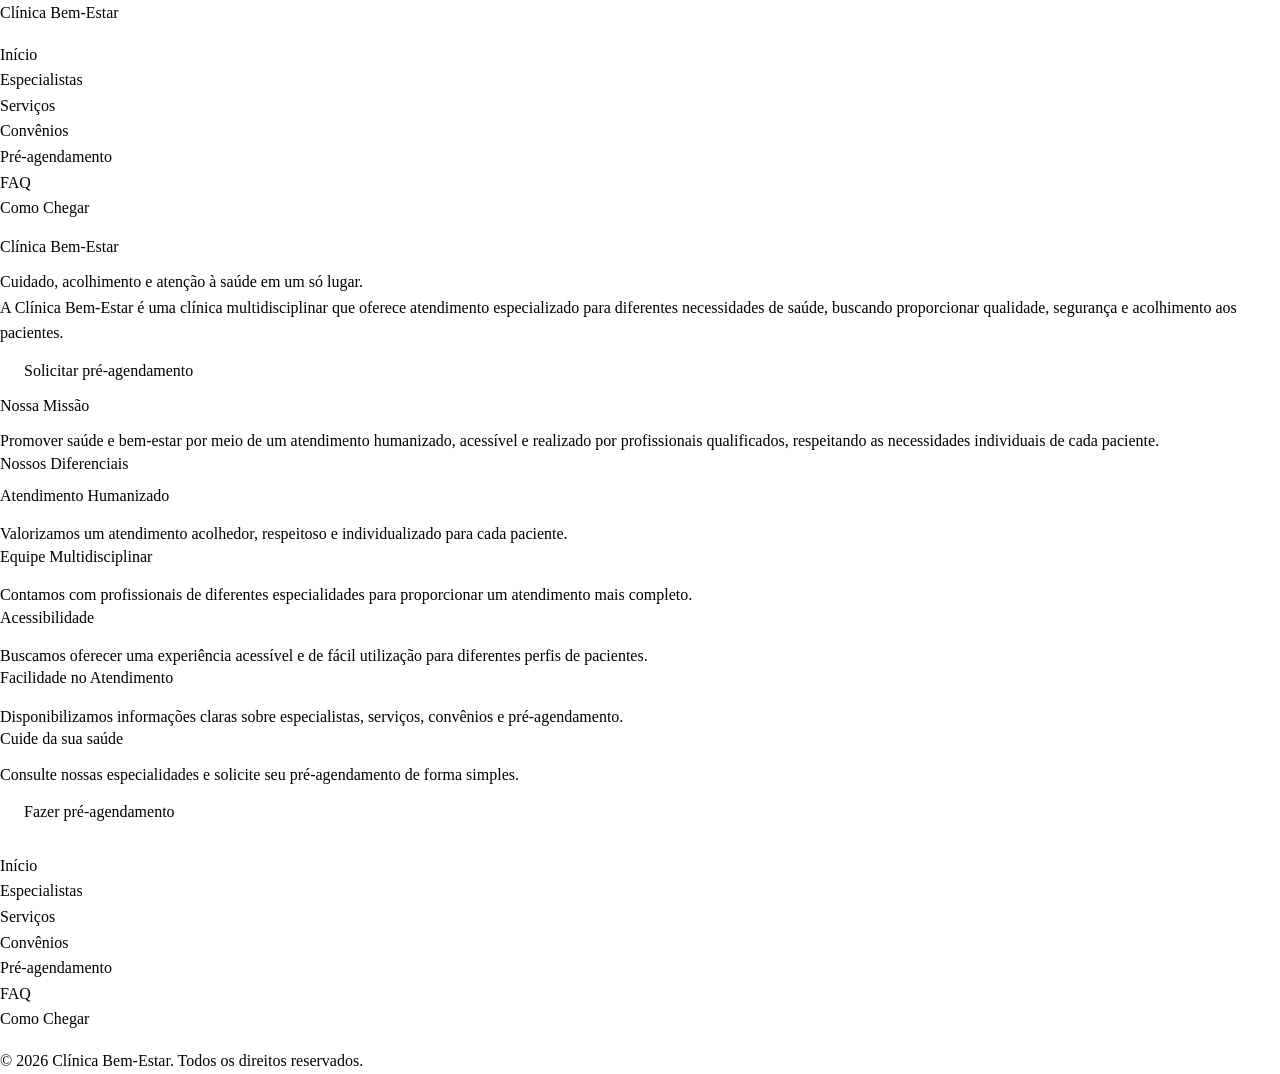
==== index.html @ c863f426 "fix: corrige texto do footer para pré-agendamento" ====
<!DOCTYPE html>
<html lang="pt-BR">

<head>
    <meta charset="UTF-8">

    <meta name="viewport" content="width=device-width, initial-scale=1.0">

    <title>Clínica Bem-Estar</title>

    <link rel="stylesheet" href="assets/css/global.css">
    <link rel="stylesheet" href="assets/css/pages/home.css">
</head>

<body>

    <header class="site-header">
        <div class="container site-header__inner">
        <a class="site-logo" href="index.html" aria-label="Página inicial da Clínica Bem-Estar">
            Clínica Bem-Estar
        </a>

        <nav class="site-nav" aria-label="Navegação principal">
            <ul class="site-nav__list">
                <li>
                    <a href="index.html">Início</a>
                </li>

                <li>
                    <a href="pages/especialistas.html">Especialistas</a>
                </li>

                <li>
                    <a href="pages/servicos.html">Serviços</a>
                </li>

                <li>
                    <a href="pages/convenios.html">Convênios</a>
                </li>

                <li>
                    <a href="pages/agendamento.html">Pré-agendamento</a>
                </li>

                <li>
                    <a href="pages/faq.html">FAQ</a>
                </li>

                <li>
                    <a href="pages/como-chegar.html">Como Chegar</a>
                </li>
            </ul>
        </nav>
        </div>
    </header>

    <main>

        <section class="hero" aria-labelledby="apresentacao-clinica">
            <div class="container hero__content">
            <h1 id="apresentacao-clinica">Clínica Bem-Estar</h1>

            <p>
                Cuidado, acolhimento e atenção à saúde em um só lugar.
            </p>

            <p>
                A Clínica Bem-Estar é uma clínica multidisciplinar que oferece
                atendimento especializado para diferentes necessidades de saúde,
                buscando proporcionar qualidade, segurança e acolhimento aos pacientes.
            </p>

            <a class="btn btn-primary" href="pages/agendamento.html">
                Solicitar pré-agendamento
            </a>
            </div>
        </section>

        <section class="mission" aria-labelledby="nossa-missao">
            <div class="container narrow-content">
            <h2 id="nossa-missao">Nossa Missão</h2>

            <p>
                Promover saúde e bem-estar por meio de um atendimento humanizado,
                acessível e realizado por profissionais qualificados, respeitando
                as necessidades individuais de cada paciente.
            </p>
            </div>
        </section>

        <section class="differentials" aria-labelledby="nossos-diferenciais">
            <div class="container">
            <h2 id="nossos-diferenciais">Nossos Diferenciais</h2>

            <article class="card differential-card">
                <h3>Atendimento Humanizado</h3>

                <p>
                    Valorizamos um atendimento acolhedor, respeitoso e individualizado
                    para cada paciente.
                </p>
            </article>

            <article class="card differential-card">
                <h3>Equipe Multidisciplinar</h3>

                <p>
                    Contamos com profissionais de diferentes especialidades para
                    proporcionar um atendimento mais completo.
                </p>
            </article>

            <article class="card differential-card">
                <h3>Acessibilidade</h3>

                <p>
                    Buscamos oferecer uma experiência acessível e de fácil utilização
                    para diferentes perfis de pacientes.
                </p>
            </article>

            <article class="card differential-card">
                <h3>Facilidade no Atendimento</h3>

                <p>
                    Disponibilizamos informações claras sobre especialistas, serviços,
                    convênios e pré-agendamento.
                </p>
            </article>
            </div>
        </section>

        <section class="appointment-cta" aria-labelledby="chamada-agendamento">
            <div class="container narrow-content">
            <h2 id="chamada-agendamento">Cuide da sua saúde</h2>

            <p>
                Consulte nossas especialidades e solicite seu pré-agendamento
                de forma simples.
            </p>

            <a class="btn btn-light" href="pages/agendamento.html">
                Fazer pré-agendamento
            </a>
            </div>
        </section>

    </main>

    <footer class="site-footer">
        <div class="container">

        <nav class="footer-nav" aria-label="Navegação do rodapé">
            <ul class="footer-nav__list">
                <li>
                    <a href="index.html">Início</a>
                </li>

                <li>
                    <a href="pages/especialistas.html">Especialistas</a>
                </li>

                <li>
                    <a href="pages/servicos.html">Serviços</a>
                </li>

                <li>
                    <a href="pages/convenios.html">Convênios</a>
                </li>

                <li>
                    <a href="pages/agendamento.html">Pré-agendamento</a>
                </li>

                <li>
                    <a href="pages/faq.html">FAQ</a>
                </li>

                <li>
                    <a href="pages/como-chegar.html">Como Chegar</a>
                </li>
            </ul>
        </nav>

        <p>
            &copy; 2026 Clínica Bem-Estar. Todos os direitos reservados.
        </p>
        </div>
    </footer>

</body>

</html>
---- assets/css/global.css ----
html {
    scroll-behavior: smooth;
}

body {
    margin: 0;

    font-family: var(--font-family-primary);

    font-size: var(--font-size-sm);
    font-weight: var(--font-weight-regular);

    line-height: 1.6;

    color: var(--color-text);

    background-color: var(--color-background);
}

* {
    box-sizing: border-box;
}

img {
    max-width: 100%;
    height: auto;
}

a {
    color: var(--color-primary-dark);

    text-decoration: none;

    transition: color var(--transition-default);
}

a:hover {
    color: var(--color-primary);
}

a:focus-visible {
    outline: 3px solid var(--color-primary-dark);
    outline-offset: 3px;
}

h1,
h2,
h3,
h4,
h5,
h6 {
    margin-top: 0;

    color: var(--color-text);

    line-height: 1.2;
}

h1 {
    font-size: var(--font-size-xxl);
    font-weight: var(--font-weight-bold);
}

h2 {
    font-size: var(--font-size-xl);
    font-weight: var(--font-weight-semibold);
}

h3 {
    font-size: var(--font-size-lg);
    font-weight: var(--font-weight-semibold);
}

p {
    margin-top: 0;
    margin-bottom: var(--spacing-sm);
}

ul,
ol {
    padding-left: var(--spacing-md);
}

button,
input,
textarea,
select {
    font: inherit;
}

button {
    cursor: pointer;
}

.container {
    width: min(100% - 2rem, var(--container-width));

    margin-inline: auto;
}

.btn {
    display: inline-block;

    padding: 0.75rem 1.5rem;

    border: none;
    border-radius: var(--border-radius-md);

    font-weight: var(--font-weight-semibold);

    text-align: center;

    transition:
        background-color var(--transition-default),
        color var(--transition-default),
        transform var(--transition-default);
}

.btn-primary {
    color: var(--color-white);

    background-color: var(--color-primary-dark);
}

.btn-primary:hover {
    color: var(--color-white);

    background-color: var(--color-primary);
}

.btn-primary:focus-visible {
    outline: 3px solid var(--color-text);
    outline-offset: 3px;
}

.card {
    padding: var(--spacing-md);

    border: 1px solid var(--color-border);
    border-radius: var(--border-radius-lg);

    background-color: var(--color-surface);

    box-shadow: var(--shadow-sm);
}

.form-group {
    margin-bottom: var(--spacing-md);
}

label {
    display: block;

    margin-bottom: var(--spacing-xs);

    font-weight: var(--font-weight-semibold);
}

input,
textarea,
select {
    width: 100%;

    padding: 0.75rem 1rem;

    border: 1px solid var(--color-border);
    border-radius: var(--border-radius-md);

    color: var(--color-text);

    background-color: var(--color-white);
}

input:focus,
textarea:focus,
select:focus {
    border-color: var(--color-primary-dark);

    outline: 3px solid var(--color-primary-light);
}

section {
    padding-block: var(--spacing-xl);
}
---- assets/css/pages/home.css ----
.cabecalho {
    position: sticky;
    top: 0;
    z-index: 10;
    padding: 1.25rem 0;
    background-color: var(--color-white);
    border-bottom: 3px solid var(--color-primary);
    box-shadow: var(--shadow-sm);
}

.cabecalho__marca {
    display: inline-block;
    margin-bottom: 0.75rem;
    color: var(--color-primary-dark);
    font-size: var(--font-size-lg);
    font-weight: var(--font-weight-bold);
}

.navegacao__lista {
    display: flex;
    flex-wrap: wrap;
    gap: 0.5rem 1rem;
    align-items: center;
    margin: 0;
    padding: 0;
    list-style: none;
}

.menu-item {
    display: inline-block;
    padding: 0.5rem 0.75rem;
    border-radius: var(--border-radius-sm);
    color: var(--color-text);
    font-weight: var(--font-weight-semibold);
}

.menu-item:hover,
.menu-item:focus-visible {
    background-color: var(--color-primary-light);
    color: var(--color-primary-dark);
}

.principal {
    width: min(100% - 2rem, 960px);
    margin: 0 auto;
    padding-block: var(--spacing-xl);
}

.secao {
    padding: var(--spacing-xl);
    border: 1px solid var(--color-border);
    border-radius: var(--border-radius-lg);
    background-color: var(--color-white);
    box-shadow: var(--shadow-sm);
}

.secao + .secao {
    margin-top: var(--spacing-lg);
}

.secao__titulo {
    margin-bottom: var(--spacing-md);
    padding-bottom: var(--spacing-xs);
    border-bottom: 2px solid var(--color-primary-light);
    color: var(--color-primary-dark);
}

.secao__subtitulo {
    margin-bottom: var(--spacing-md);
    color: var(--color-primary-dark);
}

.secao p {
    color: var(--color-text-secondary);
}

.secao--hero {
    background: linear-gradient(135deg, var(--color-primary-light), var(--color-white));
}

.secao--hero p:first-of-type {
    color: var(--color-text);
    font-size: var(--font-size-lg);
    font-weight: var(--font-weight-semibold);
}

.secao--hero p:nth-of-type(2) {
    max-width: 42rem;
    margin-bottom: var(--spacing-lg);
    font-size: var(--font-size-md);
}

.secao--missao {
    text-align: center;
}

.secao--missao p {
    max-width: 50rem;
    margin-inline: auto;
    font-size: var(--font-size-md);
}

.secao--diferenciais {
    display: grid;
    grid-template-columns: repeat(4, minmax(0, 1fr));
    gap: var(--spacing-md);
    align-items: stretch;
    padding-bottom: calc(var(--spacing-xl) + var(--spacing-lg));
}

.secao--diferenciais .secao__subtitulo {
    grid-column: 1 / -1;
}

.diferencial-card {
    height: 100%;
    padding: var(--spacing-md);
    border: 1px solid var(--color-border);
    border-radius: var(--border-radius-md);
    background-color: var(--color-background);
}

.diferencial-card h3 {
    color: var(--color-primary-dark);
}

.diferencial-card p {
    margin-bottom: 0;
}

.secao--cta {
    text-align: center;
    background-color: var(--color-primary-dark);
}

.secao--cta .secao__subtitulo,
.secao--cta p {
    color: var(--color-white);
}

.secao--cta p {
    font-size: var(--font-size-md);
}

.cta-principal,
.cta-secundaria {
    display: inline-block;
    padding: 0.85rem 1.25rem;
    border-radius: var(--border-radius-md);
    font-weight: var(--font-weight-semibold);
}

.cta-principal {
    color: var(--color-white);
    background-color: var(--color-primary-dark);
}

.cta-principal:hover,
.cta-principal:focus-visible {
    color: var(--color-white);
    background-color: var(--color-primary);
}

.cta-secundaria {
    color: var(--color-primary-dark);
    background-color: var(--color-white);
}

.cta-secundaria:hover,
.cta-secundaria:focus-visible {
    color: var(--color-text);
    background-color: var(--color-primary-light);
}

.rodape {
    padding: var(--spacing-md) 0;
    color: var(--color-white);
    background-color: var(--color-primary-dark);
    text-align: center;
}

.rodape p {
    margin-bottom: 0.5rem;
}

.rodape ul {
    display: flex;
    flex-wrap: wrap;
    justify-content: center;
    gap: 0.5rem 1rem;
    margin: 0;
    padding: 0;
    list-style: none;
}

.rodape a {
    color: var(--color-white);
}

.rodape a:hover,
.rodape a:focus-visible {
    color: var(--color-primary-light);
}

@media (max-width: 900px) {
    .secao--diferenciais {
        grid-template-columns: repeat(2, minmax(0, 1fr));
    }
}

@media (max-width: 640px) {
    .cabecalho {
        padding-block: 1rem;
    }

    .navegacao__lista {
        flex-direction: column;
        align-items: flex-start;
    }

    .principal {
        width: min(100% - 1rem, 960px);
    }

    .secao {
        padding: var(--spacing-lg);
    }

    .secao--diferenciais {
        grid-template-columns: 1fr;
    }
}
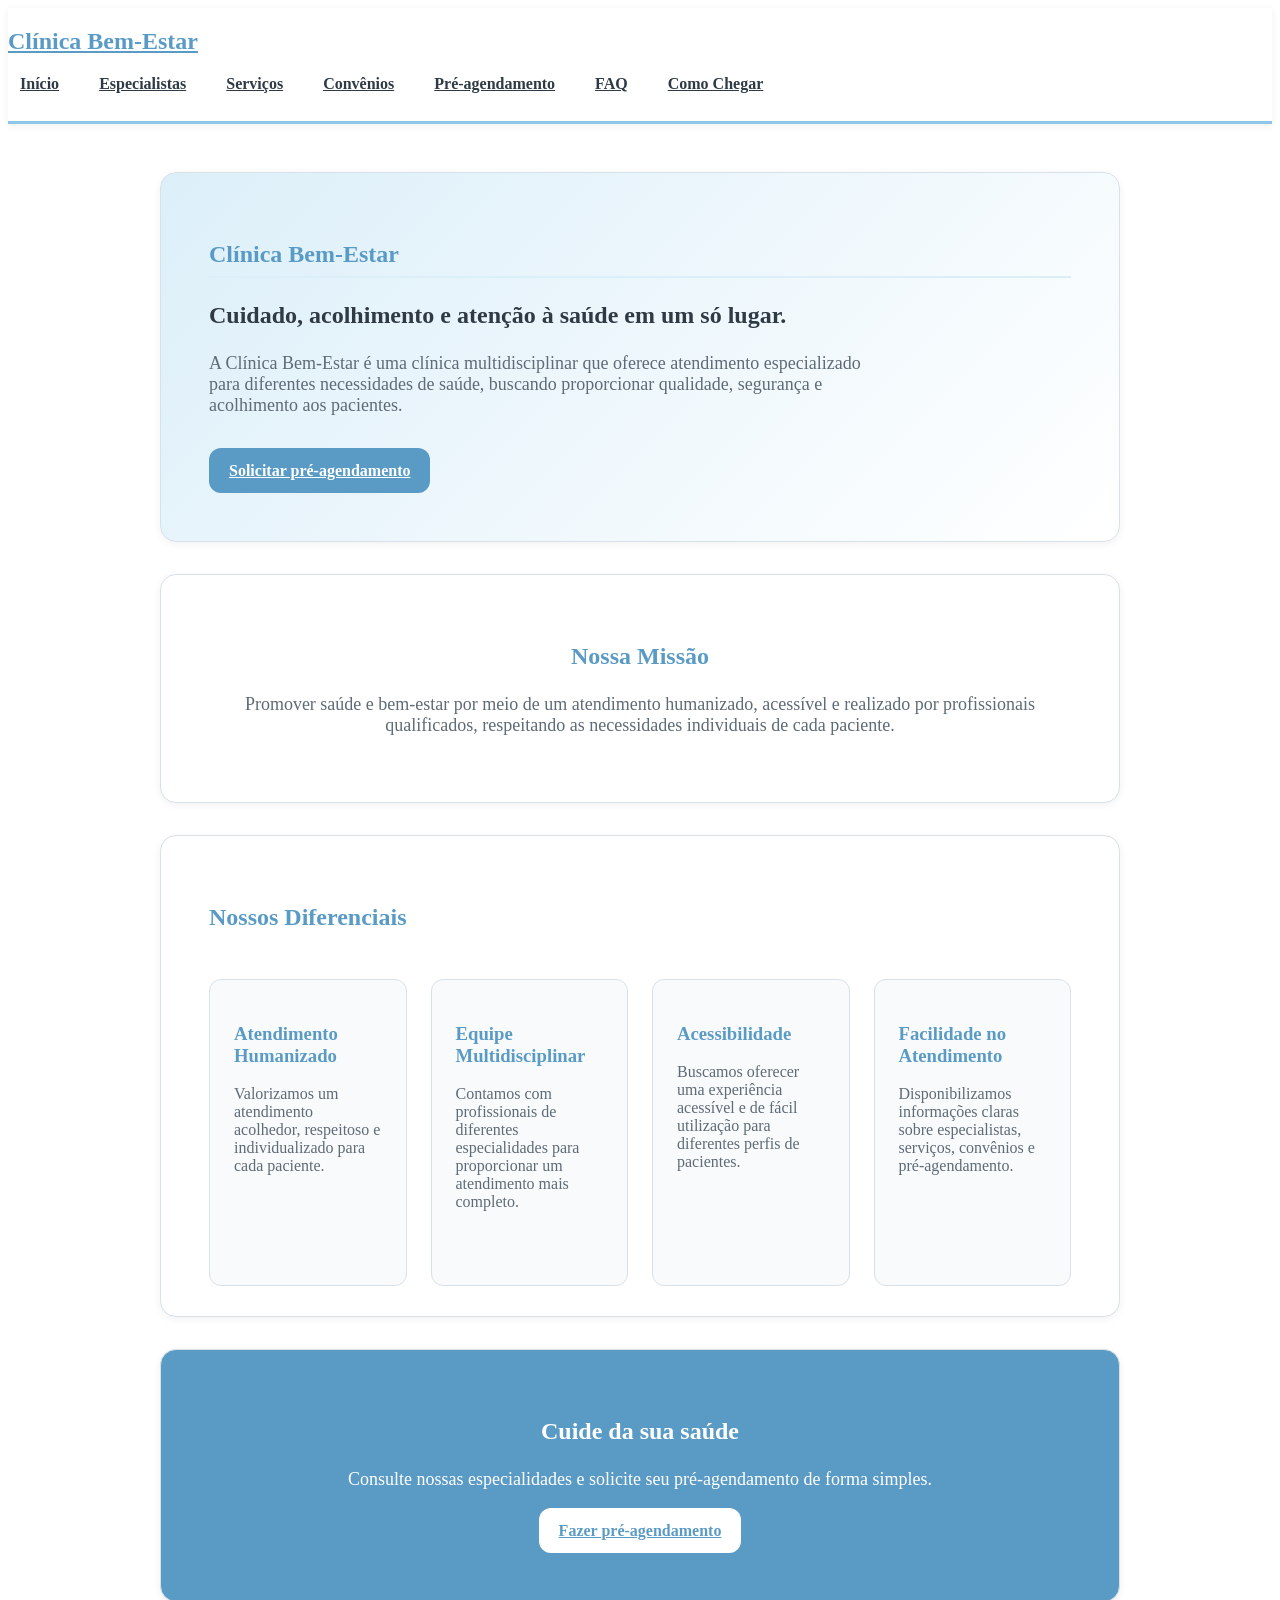
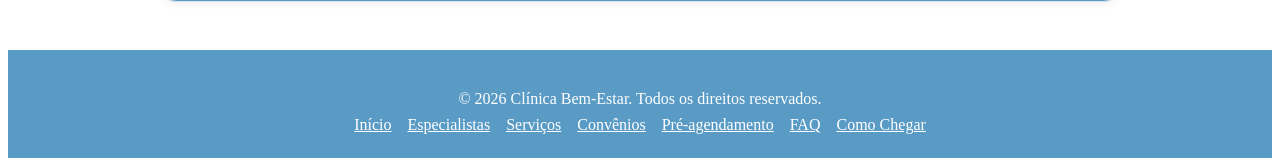
==== commit 1d9fbcb4: "merge: incorpora correção da US-202 em develop" ====
--- a/index.html
+++ b/index.html
@@ -8,20 +8,145 @@
 
     <title>Clínica Bem-Estar</title>
 
-    <link rel="stylesheet" href="assets/css/global.css">
+    <link rel="preconnect" href="https://fonts.googleapis.com">
+    <link rel="preconnect" href="https://fonts.gstatic.com" crossorigin>
+    <link href="https://fonts.googleapis.com/css2?family=Lato:wght@400;600;700&display=swap" rel="stylesheet">
+    <link rel="stylesheet" href="assets/css/variable.css">
     <link rel="stylesheet" href="assets/css/pages/home.css">
 </head>
 
 <body>
 
-    <header class="site-header">
-        <div class="container site-header__inner">
-        <a class="site-logo" href="index.html" aria-label="Página inicial da Clínica Bem-Estar">
+    <header class="cabecalho">
+        <a class="cabecalho__marca" href="index.html" aria-label="Página inicial da Clínica Bem-Estar">
             Clínica Bem-Estar
         </a>
 
-        <nav class="site-nav" aria-label="Navegação principal">
-            <ul class="site-nav__list">
+        <nav class="navegacao" aria-label="Navegação principal">
+            <ul class="navegacao__lista">
+                <li>
+                    <a class="menu-item" href="index.html">Início</a>
+                </li>
+
+                <li>
+                    <a class="menu-item" href="pages/especialistas.html">Especialistas</a>
+                </li>
+
+                <li>
+                    <a class="menu-item" href="pages/servicos.html">Serviços</a>
+                </li>
+
+                <li>
+                    <a class="menu-item" href="pages/convenios.html">Convênios</a>
+                </li>
+
+                <li>
+                    <a class="menu-item" href="pages/agendamento.html">Pré-agendamento</a>
+                </li>
+
+                <li>
+                    <a class="menu-item" href="pages/faq.html">FAQ</a>
+                </li>
+
+                <li>
+                    <a class="menu-item" href="pages/como-chegar.html">Como Chegar</a>
+                </li>
+            </ul>
+        </nav>
+    </header>
+
+    <main class="principal">
+
+        <section class="secao secao--hero" aria-labelledby="apresentacao-clinica">
+            <h1 id="apresentacao-clinica" class="secao__titulo">Clínica Bem-Estar</h1>
+
+            <p>
+                Cuidado, acolhimento e atenção à saúde em um só lugar.
+            </p>
+
+            <p>
+                A Clínica Bem-Estar é uma clínica multidisciplinar que oferece
+                atendimento especializado para diferentes necessidades de saúde,
+                buscando proporcionar qualidade, segurança e acolhimento aos pacientes.
+            </p>
+
+            <a class="cta-principal" href="pages/agendamento.html">
+                Solicitar pré-agendamento
+            </a>
+        </section>
+
+        <section class="secao secao--missao" aria-labelledby="nossa-missao">
+            <h2 id="nossa-missao" class="secao__subtitulo">Nossa Missão</h2>
+
+            <p>
+                Promover saúde e bem-estar por meio de um atendimento humanizado,
+                acessível e realizado por profissionais qualificados, respeitando
+                as necessidades individuais de cada paciente.
+            </p>
+        </section>
+
+        <section class="secao secao--diferenciais" aria-labelledby="nossos-diferenciais">
+            <h2 id="nossos-diferenciais" class="secao__subtitulo">Nossos Diferenciais</h2>
+
+            <article class="diferencial-card">
+                <h3>Atendimento Humanizado</h3>
+
+                <p>
+                    Valorizamos um atendimento acolhedor, respeitoso e individualizado
+                    para cada paciente.
+                </p>
+            </article>
+
+            <article class="diferencial-card">
+                <h3>Equipe Multidisciplinar</h3>
+
+                <p>
+                    Contamos com profissionais de diferentes especialidades para
+                    proporcionar um atendimento mais completo.
+                </p>
+            </article>
+
+            <article class="diferencial-card">
+                <h3>Acessibilidade</h3>
+
+                <p>
+                    Buscamos oferecer uma experiência acessível e de fácil utilização
+                    para diferentes perfis de pacientes.
+                </p>
+            </article>
+
+            <article class="diferencial-card">
+                <h3>Facilidade no Atendimento</h3>
+
+                <p>
+                    Disponibilizamos informações claras sobre especialistas, serviços,
+                    convênios e pré-agendamento.
+                </p>
+            </article>
+        </section>
+
+        <section class="secao secao--cta" aria-labelledby="chamada-agendamento">
+            <h2 id="chamada-agendamento" class="secao__subtitulo">Cuide da sua saúde</h2>
+
+            <p>
+                Consulte nossas especialidades e solicite seu pré-agendamento
+                de forma simples.
+            </p>
+
+            <a class="cta-secundaria" href="pages/agendamento.html">
+                Fazer pré-agendamento
+            </a>
+        </section>
+
+    </main>
+
+    <footer class="rodape">
+        <p>
+            &copy; 2026 Clínica Bem-Estar. Todos os direitos reservados.
+        </p>
+
+        <nav aria-label="Navegação do rodapé">
+            <ul>
                 <li>
                     <a href="index.html">Início</a>
                 </li>
@@ -51,141 +176,6 @@
                 </li>
             </ul>
         </nav>
-        </div>
-    </header>
-
-    <main>
-
-        <section class="hero" aria-labelledby="apresentacao-clinica">
-            <div class="container hero__content">
-            <h1 id="apresentacao-clinica">Clínica Bem-Estar</h1>
-
-            <p>
-                Cuidado, acolhimento e atenção à saúde em um só lugar.
-            </p>
-
-            <p>
-                A Clínica Bem-Estar é uma clínica multidisciplinar que oferece
-                atendimento especializado para diferentes necessidades de saúde,
-                buscando proporcionar qualidade, segurança e acolhimento aos pacientes.
-            </p>
-
-            <a class="btn btn-primary" href="pages/agendamento.html">
-                Solicitar pré-agendamento
-            </a>
-            </div>
-        </section>
-
-        <section class="mission" aria-labelledby="nossa-missao">
-            <div class="container narrow-content">
-            <h2 id="nossa-missao">Nossa Missão</h2>
-
-            <p>
-                Promover saúde e bem-estar por meio de um atendimento humanizado,
-                acessível e realizado por profissionais qualificados, respeitando
-                as necessidades individuais de cada paciente.
-            </p>
-            </div>
-        </section>
-
-        <section class="differentials" aria-labelledby="nossos-diferenciais">
-            <div class="container">
-            <h2 id="nossos-diferenciais">Nossos Diferenciais</h2>
-
-            <article class="card differential-card">
-                <h3>Atendimento Humanizado</h3>
-
-                <p>
-                    Valorizamos um atendimento acolhedor, respeitoso e individualizado
-                    para cada paciente.
-                </p>
-            </article>
-
-            <article class="card differential-card">
-                <h3>Equipe Multidisciplinar</h3>
-
-                <p>
-                    Contamos com profissionais de diferentes especialidades para
-                    proporcionar um atendimento mais completo.
-                </p>
-            </article>
-
-            <article class="card differential-card">
-                <h3>Acessibilidade</h3>
-
-                <p>
-                    Buscamos oferecer uma experiência acessível e de fácil utilização
-                    para diferentes perfis de pacientes.
-                </p>
-            </article>
-
-            <article class="card differential-card">
-                <h3>Facilidade no Atendimento</h3>
-
-                <p>
-                    Disponibilizamos informações claras sobre especialistas, serviços,
-                    convênios e pré-agendamento.
-                </p>
-            </article>
-            </div>
-        </section>
-
-        <section class="appointment-cta" aria-labelledby="chamada-agendamento">
-            <div class="container narrow-content">
-            <h2 id="chamada-agendamento">Cuide da sua saúde</h2>
-
-            <p>
-                Consulte nossas especialidades e solicite seu pré-agendamento
-                de forma simples.
-            </p>
-
-            <a class="btn btn-light" href="pages/agendamento.html">
-                Fazer pré-agendamento
-            </a>
-            </div>
-        </section>
-
-    </main>
-
-    <footer class="site-footer">
-        <div class="container">
-
-        <nav class="footer-nav" aria-label="Navegação do rodapé">
-            <ul class="footer-nav__list">
-                <li>
-                    <a href="index.html">Início</a>
-                </li>
-
-                <li>
-                    <a href="pages/especialistas.html">Especialistas</a>
-                </li>
-
-                <li>
-                    <a href="pages/servicos.html">Serviços</a>
-                </li>
-
-                <li>
-                    <a href="pages/convenios.html">Convênios</a>
-                </li>
-
-                <li>
-                    <a href="pages/agendamento.html">Pré-agendamento</a>
-                </li>
-
-                <li>
-                    <a href="pages/faq.html">FAQ</a>
-                </li>
-
-                <li>
-                    <a href="pages/como-chegar.html">Como Chegar</a>
-                </li>
-            </ul>
-        </nav>
-
-        <p>
-            &copy; 2026 Clínica Bem-Estar. Todos os direitos reservados.
-        </p>
-        </div>
     </footer>
 
 </body>
--- a/assets/css/variable.css
+++ b/assets/css/variable.css
@@ -0,0 +1,58 @@
+:root {
+    /* Cores principais */
+    --color-primary: #8EC5E8;
+    --color-primary-dark: #5A9BC6;
+    --color-primary-light: #DCEFF9;
+
+    /* Cores neutras */
+    --color-white: #FFFFFF;
+    --color-background: #F8FAFC;
+    --color-surface: #FFFFFF;
+
+    --color-text: #2F3A45;
+    --color-text-secondary: #5F6B76;
+    --color-border: #D9E1E8;
+
+    /* Estados */
+    --color-success: #3A8F65;
+    --color-error: #B54747;
+
+    /* Tipografia */
+    --font-family-primary: system-ui, -apple-system, BlinkMacSystemFont, "Segoe UI", sans-serif;
+
+    --font-size-xs: 0.875rem;
+    --font-size-sm: 1rem;
+    --font-size-md: 1.125rem;
+    --font-size-lg: 1.5rem;
+    --font-size-xl: 2rem;
+    --font-size-xxl: 2.5rem;
+
+    /* Pesos */
+    --font-weight-regular: 400;
+    --font-weight-medium: 500;
+    --font-weight-semibold: 600;
+    --font-weight-bold: 700;
+
+    /* Espaçamentos */
+    --spacing-xs: 0.5rem;
+    --spacing-sm: 1rem;
+    --spacing-md: 1.5rem;
+    --spacing-lg: 2rem;
+    --spacing-xl: 3rem;
+    --spacing-xxl: 4rem;
+
+    /* Bordas */
+    --border-radius-sm: 0.375rem;
+    --border-radius-md: 0.75rem;
+    --border-radius-lg: 1rem;
+
+    /* Sombras */
+    --shadow-sm: 0 2px 8px rgba(0, 0, 0, 0.06);
+    --shadow-md: 0 6px 18px rgba(0, 0, 0, 0.08);
+
+    /* Largura de conteúdo */
+    --container-width: 1200px;
+
+    /* Transições */
+    --transition-default: 0.3s ease;
+}
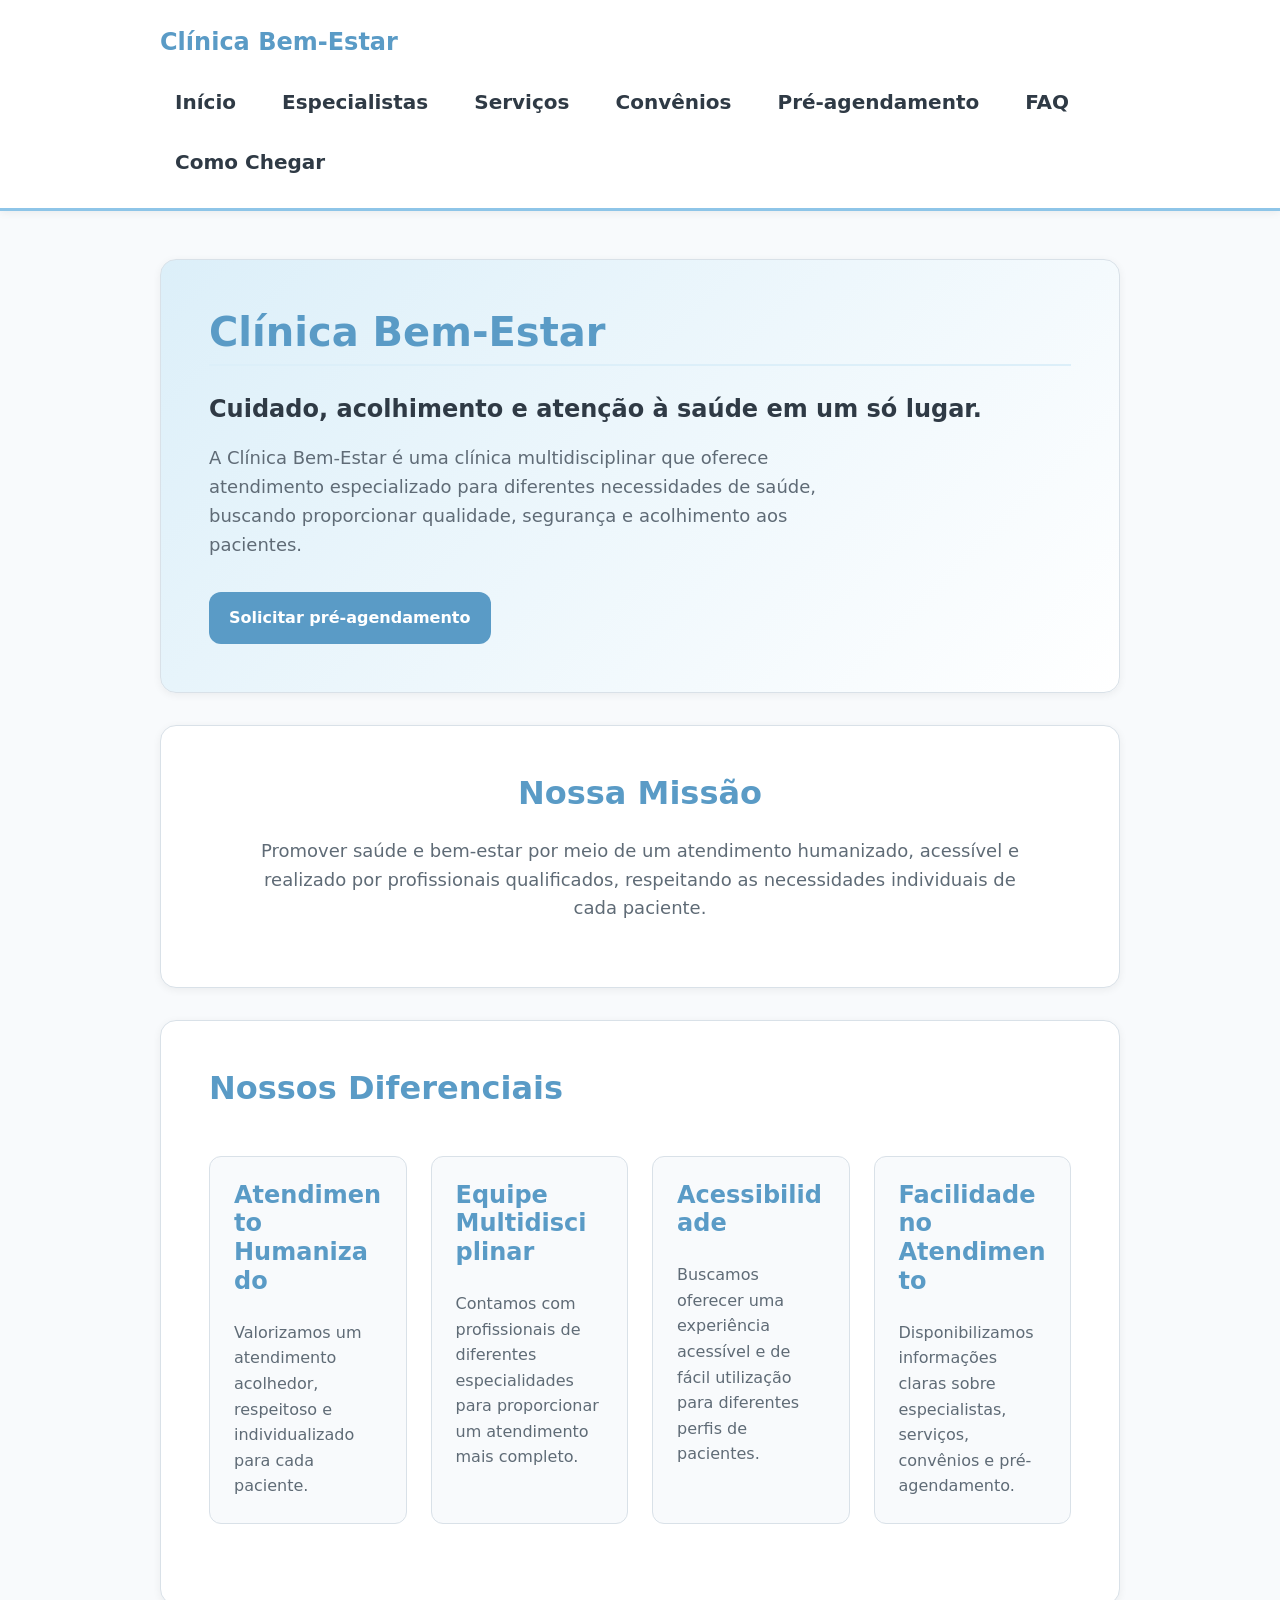
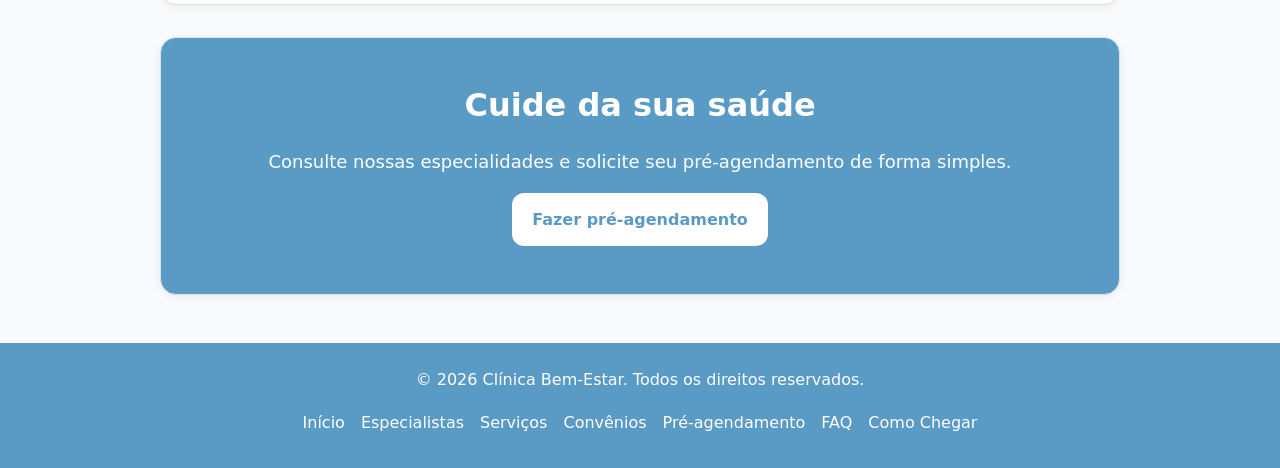
==== commit d3d4b0e9: "feat: torna home e navegacao responsivas - commit parte Bianca" ====
--- a/index.html
+++ b/index.html
@@ -12,6 +12,7 @@
     <link rel="preconnect" href="https://fonts.gstatic.com" crossorigin>
     <link href="https://fonts.googleapis.com/css2?family=Lato:wght@400;600;700&display=swap" rel="stylesheet">
     <link rel="stylesheet" href="assets/css/variable.css">
+    <link rel="stylesheet" href="assets/css/global.css">
     <link rel="stylesheet" href="assets/css/pages/home.css">
 </head>
 
@@ -25,7 +26,7 @@
         <nav class="navegacao" aria-label="Navegação principal">
             <ul class="navegacao__lista">
                 <li>
-                    <a class="menu-item" href="index.html">Início</a>
+                    <a class="menu-item" href="index.html" aria-current="page">Início</a>
                 </li>
 
                 <li>
--- a/assets/css/variable.css
+++ b/assets/css/variable.css
@@ -55,4 +55,38 @@
 
     /* Transições */
     --transition-default: 0.3s ease;
+}
+
+body {
+    display: flex;
+    flex-direction: column;
+    margin: 0;
+    min-height: 100vh;
+    min-height: 100svh;
+}
+
+body > main {
+    flex: 1 0 auto;
+}
+
+body header nav ul li.menu-item a,
+body header nav ul li a,
+body header nav ul a.menu-item {
+    padding: 0.625rem 0.9375rem;
+    font-size: 1.25em;
+}
+
+@media (prefers-reduced-motion: reduce) {
+    html {
+        scroll-behavior: auto;
+    }
+
+    *,
+    *::before,
+    *::after {
+        animation-duration: 0.01ms !important;
+        animation-iteration-count: 1 !important;
+        scroll-behavior: auto !important;
+        transition-duration: 0.01ms !important;
+    }
 }
--- a/assets/css/global.css
+++ b/assets/css/global.css
@@ -0,0 +1,184 @@
+html {
+    scroll-behavior: smooth;
+}
+
+body {
+    margin: 0;
+
+    font-family: var(--font-family-primary);
+
+    font-size: var(--font-size-sm);
+    font-weight: var(--font-weight-regular);
+
+    line-height: 1.6;
+
+    color: var(--color-text);
+
+    background-color: var(--color-background);
+}
+
+* {
+    box-sizing: border-box;
+}
+
+img {
+    max-width: 100%;
+    height: auto;
+}
+
+a {
+    color: var(--color-primary-dark);
+
+    text-decoration: none;
+
+    transition: color var(--transition-default);
+}
+
+a:hover {
+    color: var(--color-primary);
+}
+
+a:focus-visible {
+    outline: 3px solid var(--color-primary-dark);
+    outline-offset: 3px;
+}
+
+h1,
+h2,
+h3,
+h4,
+h5,
+h6 {
+    margin-top: 0;
+
+    color: var(--color-text);
+
+    line-height: 1.2;
+}
+
+h1 {
+    font-size: var(--font-size-xxl);
+    font-weight: var(--font-weight-bold);
+}
+
+h2 {
+    font-size: var(--font-size-xl);
+    font-weight: var(--font-weight-semibold);
+}
+
+h3 {
+    font-size: var(--font-size-lg);
+    font-weight: var(--font-weight-semibold);
+}
+
+p {
+    margin-top: 0;
+    margin-bottom: var(--spacing-sm);
+}
+
+ul,
+ol {
+    padding-left: var(--spacing-md);
+}
+
+button,
+input,
+textarea,
+select {
+    font: inherit;
+}
+
+button {
+    cursor: pointer;
+}
+
+.container {
+    width: min(100% - 2rem, var(--container-width));
+
+    margin-inline: auto;
+}
+
+.btn {
+    display: inline-block;
+
+    padding: 0.75rem 1.5rem;
+
+    border: none;
+    border-radius: var(--border-radius-md);
+
+    font-weight: var(--font-weight-semibold);
+
+    text-align: center;
+
+    transition:
+        background-color var(--transition-default),
+        color var(--transition-default),
+        transform var(--transition-default);
+}
+
+.btn-primary {
+    color: var(--color-white);
+
+    background-color: var(--color-primary-dark);
+}
+
+.btn-primary:hover {
+    color: var(--color-white);
+
+    background-color: var(--color-primary);
+}
+
+.btn-primary:focus-visible {
+    outline: 3px solid var(--color-text);
+    outline-offset: 3px;
+}
+
+.card {
+    padding: var(--spacing-md);
+
+    border: 1px solid var(--color-border);
+    border-radius: var(--border-radius-lg);
+
+    background-color: var(--color-surface);
+
+    box-shadow: var(--shadow-sm);
+}
+
+.form-group {
+    margin-bottom: var(--spacing-md);
+}
+
+label {
+    display: block;
+
+    margin-bottom: var(--spacing-xs);
+
+    font-weight: var(--font-weight-semibold);
+}
+
+input,
+textarea,
+select {
+    width: 100%;
+
+    padding: 0.75rem 1rem;
+
+    border: 1px solid var(--color-border);
+    border-radius: var(--border-radius-md);
+
+    color: var(--color-text);
+
+    background-color: var(--color-white);
+}
+
+input:focus,
+textarea:focus,
+select:focus {
+    border-color: var(--color-primary-dark);
+
+    outline: 3px solid var(--color-primary-light);
+}
+
+section {
+    padding-block: var(--spacing-xl);
+}
--- a/assets/css/pages/home.css
+++ b/assets/css/pages/home.css
@@ -113,7 +113,8 @@
 }
 
 .diferencial-card {
-    height: 100%;
+    min-width: 0;
+    overflow-wrap: anywhere;
     padding: var(--spacing-md);
     border: 1px solid var(--color-border);
     border-radius: var(--border-radius-md);
@@ -210,12 +211,12 @@
 
 @media (max-width: 640px) {
     .cabecalho {
+        position: static;
         padding-block: 1rem;
     }
 
     .navegacao__lista {
-        flex-direction: column;
-        align-items: flex-start;
+        gap: 0.25rem;
     }
 
     .principal {
@@ -223,10 +224,74 @@
     }
 
     .secao {
-        padding: var(--spacing-lg);
+        padding: var(--spacing-sm);
     }
 
     .secao--diferenciais {
         grid-template-columns: 1fr;
     }
 }
+
+.cabecalho__marca,
+.navegacao,
+.rodape > p,
+.rodape > nav {
+    width: min(100% - 2rem, 960px);
+    margin-inline: auto;
+}
+
+.cabecalho__marca {
+    display: flex;
+    align-items: center;
+    min-height: 44px;
+}
+
+.navegacao__lista li {
+    min-width: 0;
+}
+
+.menu-item,
+.rodape a {
+    display: inline-flex;
+    align-items: center;
+    min-height: 44px;
+}
+
+.menu-item:focus-visible,
+.rodape a:focus-visible,
+.cta-principal:focus-visible,
+.cta-secundaria:focus-visible {
+    outline: 3px solid currentColor;
+    outline-offset: 3px;
+}
+
+.principal,
+.secao {
+    min-width: 0;
+}
+
+.secao__titulo {
+    font-size: clamp(1.75rem, 5vw, var(--font-size-xxl));
+}
+
+.cta-principal,
+.cta-secundaria {
+    max-width: 100%;
+    overflow-wrap: anywhere;
+}
+
+@media (max-width: 640px) {
+    .navegacao__lista li {
+        flex: 1 0 auto;
+    }
+
+    .menu-item {
+        white-space: nowrap;
+    }
+}
+
+@media (max-height: 500px) {
+    .cabecalho {
+        position: static;
+    }
+}
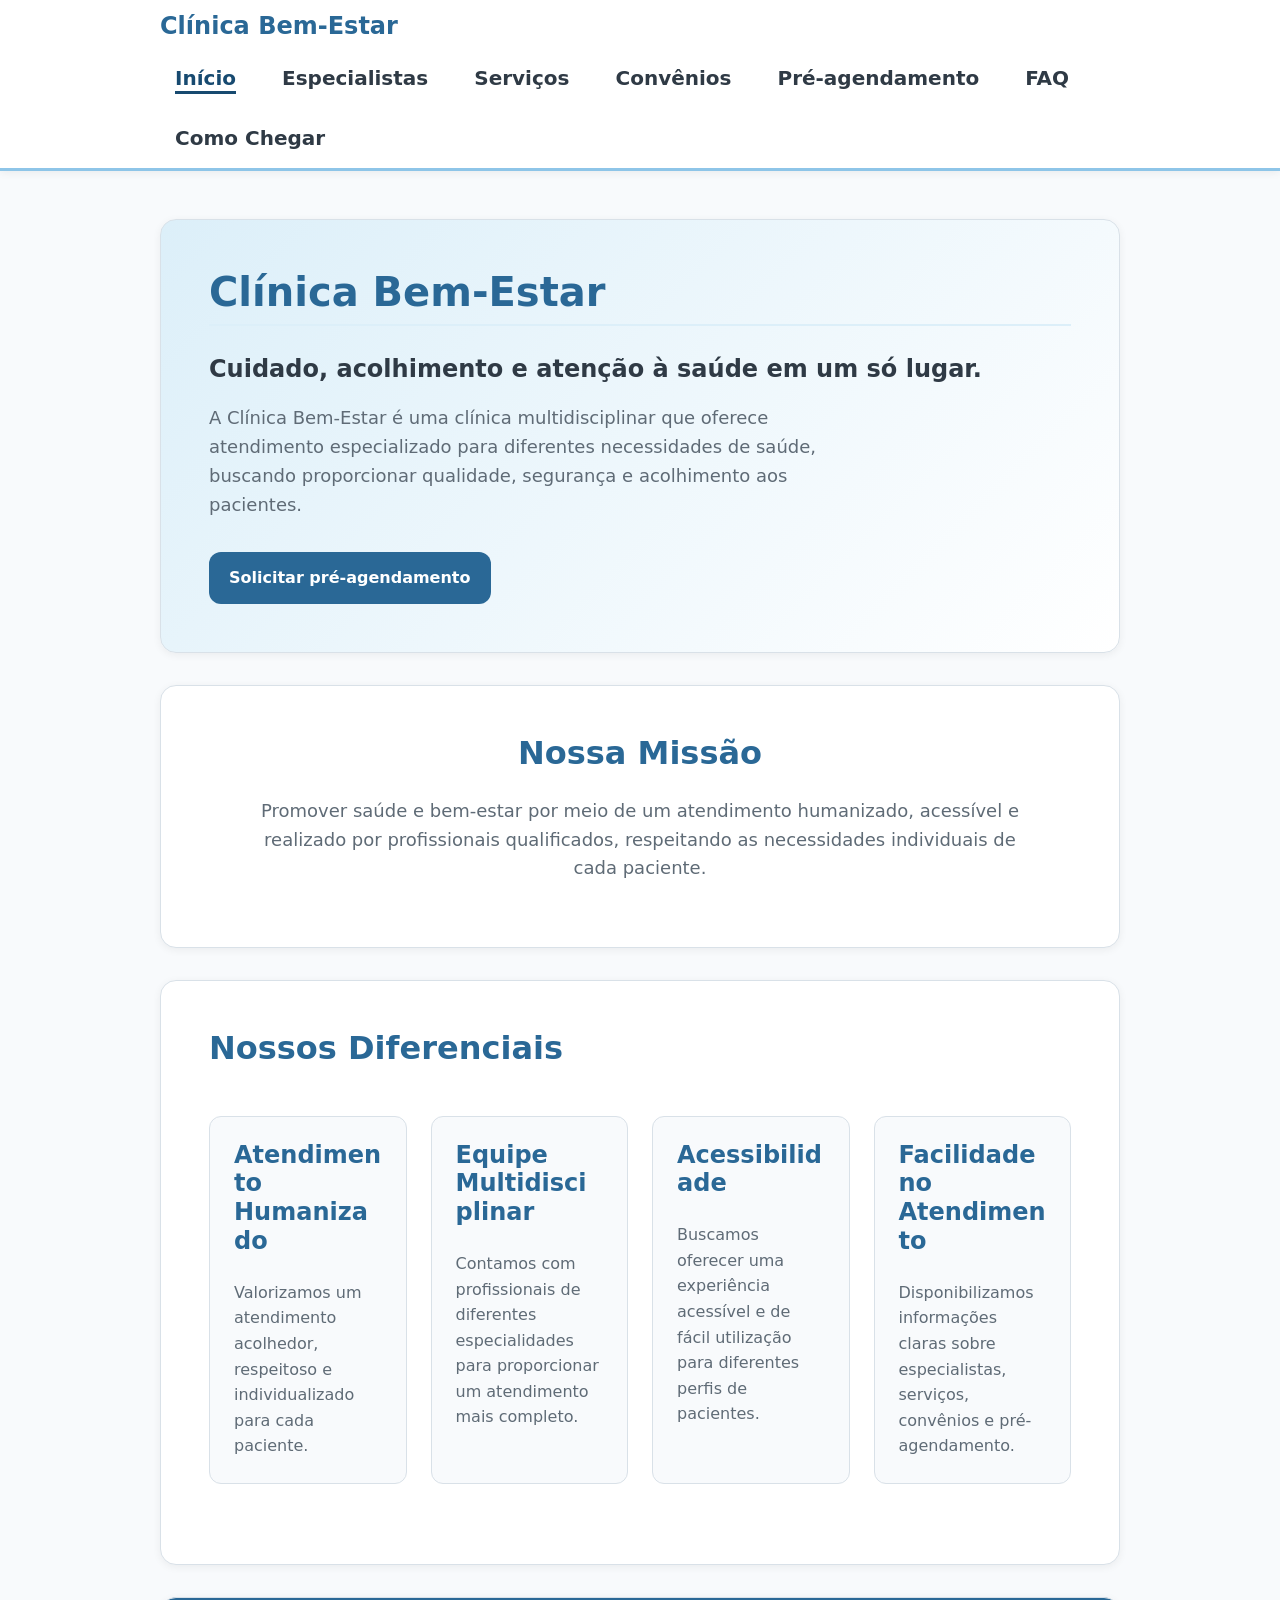
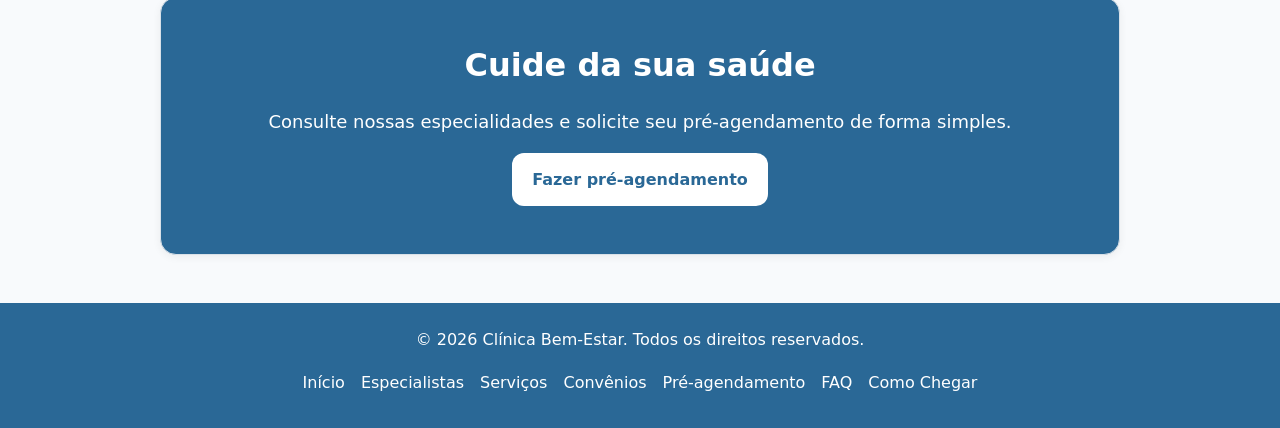
==== commit 6555a720: "feat: integra menu mobile nas paginas - commit parte Bianca" ====
--- a/index.html
+++ b/index.html
@@ -7,13 +7,17 @@
     <meta name="viewport" content="width=device-width, initial-scale=1.0">
 
     <title>Clínica Bem-Estar</title>
+    <meta name="description" content="Clínica Bem-Estar: atendimento humanizado, equipe multidisciplinar, especialidades e pré-agendamento online.">
 
     <link rel="preconnect" href="https://fonts.googleapis.com">
     <link rel="preconnect" href="https://fonts.gstatic.com" crossorigin>
     <link href="https://fonts.googleapis.com/css2?family=Lato:wght@400;600;700&display=swap" rel="stylesheet">
     <link rel="stylesheet" href="assets/css/variable.css">
     <link rel="stylesheet" href="assets/css/global.css">
+    <link rel="stylesheet" href="assets/css/header.css">
     <link rel="stylesheet" href="assets/css/pages/home.css">
+    <link rel="stylesheet" href="assets/css/navigation-responsive.css">
+    <script src="assets/js/menu.js" defer></script>
 </head>
 
 <body>
@@ -24,7 +28,8 @@
         </a>
 
         <nav class="navegacao" aria-label="Navegação principal">
-            <ul class="navegacao__lista">
+            <button type="button" class="menu-botao" aria-expanded="false" aria-controls="menu-principal" hidden>Menu</button>
+            <ul class="navegacao__lista" id="menu-principal">
                 <li>
                     <a class="menu-item" href="index.html" aria-current="page">Início</a>
                 </li>
--- a/assets/css/variable.css
+++ b/assets/css/variable.css
@@ -1,23 +1,22 @@
 :root {
-    /* Cores principais */
     --color-primary: #8EC5E8;
-    --color-primary-dark: #5A9BC6;
+    --color-primary-dark: #2A6896;
+    --color-primary-darker: #174A70; 
     --color-primary-light: #DCEFF9;
 
-    /* Cores neutras */
     --color-white: #FFFFFF;
     --color-background: #F8FAFC;
     --color-surface: #FFFFFF;
 
     --color-text: #2F3A45;
     --color-text-secondary: #5F6B76;
-    --color-border: #D9E1E8;
+    --color-border: #D9E1E8;       
+    --color-border-strong: #6F7C88; 
+    --color-focus: #174A70;        
 
-    /* Estados */
-    --color-success: #3A8F65;
+    --color-success: #2A7550;
     --color-error: #B54747;
 
-    /* Tipografia */
     --font-family-primary: system-ui, -apple-system, BlinkMacSystemFont, "Segoe UI", sans-serif;
 
     --font-size-xs: 0.875rem;
@@ -27,13 +26,11 @@
     --font-size-xl: 2rem;
     --font-size-xxl: 2.5rem;
 
-    /* Pesos */
     --font-weight-regular: 400;
     --font-weight-medium: 500;
     --font-weight-semibold: 600;
     --font-weight-bold: 700;
 
-    /* Espaçamentos */
     --spacing-xs: 0.5rem;
     --spacing-sm: 1rem;
     --spacing-md: 1.5rem;
@@ -41,19 +38,15 @@
     --spacing-xl: 3rem;
     --spacing-xxl: 4rem;
 
-    /* Bordas */
     --border-radius-sm: 0.375rem;
     --border-radius-md: 0.75rem;
     --border-radius-lg: 1rem;
 
-    /* Sombras */
     --shadow-sm: 0 2px 8px rgba(0, 0, 0, 0.06);
     --shadow-md: 0 6px 18px rgba(0, 0, 0, 0.08);
 
-    /* Largura de conteúdo */
     --container-width: 1200px;
 
-    /* Transições */
     --transition-default: 0.3s ease;
 }
 
--- a/assets/css/global.css
+++ b/assets/css/global.css
@@ -34,12 +34,25 @@
     transition: color var(--transition-default);
 }
 
+main a:not([class]) {
+    text-decoration: underline;
+    text-decoration-thickness: 0.08em;
+    text-underline-offset: 0.18em;
+}
+
 a:hover {
-    color: var(--color-primary);
-}
-
-a:focus-visible {
-    outline: 3px solid var(--color-primary-dark);
+    color: var(--color-primary-darker);
+}
+
+main a:not([class]):hover {
+    text-decoration-thickness: 0.16em;
+}
+
+a:focus-visible,
+button:focus-visible,
+summary:focus-visible,
+[tabindex]:focus-visible {
+    outline: 3px solid var(--color-focus);
     outline-offset: 3px;
 }
 
@@ -71,6 +84,24 @@
     font-weight: var(--font-weight-semibold);
 }
 
+h1,
+h2,
+h3,
+h4,
+h5,
+h6,
+li,
+button {
+    overflow-wrap: anywhere;
+}
+
+p,
+strong,
+label,
+legend {
+    overflow-wrap: break-word;
+}
+
 p {
     margin-top: 0;
     margin-bottom: var(--spacing-sm);
@@ -125,11 +156,11 @@
 .btn-primary:hover {
     color: var(--color-white);
 
-    background-color: var(--color-primary);
+    background-color: var(--color-primary-darker);
 }
 
 .btn-primary:focus-visible {
-    outline: 3px solid var(--color-text);
+    outline: 3px solid var(--color-focus);
     outline-offset: 3px;
 }
 
@@ -163,7 +194,7 @@
 
     padding: 0.75rem 1rem;
 
-    border: 1px solid var(--color-border);
+    border: 1px solid var(--color-border-strong);
     border-radius: var(--border-radius-md);
 
     color: var(--color-text);
@@ -174,9 +205,10 @@
 input:focus,
 textarea:focus,
 select:focus {
-    border-color: var(--color-primary-dark);
-
-    outline: 3px solid var(--color-primary-light);
+    border-color: var(--color-focus);
+
+    outline: 3px solid var(--color-focus);
+    outline-offset: 2px;
 }
 
 section {
--- a/assets/css/header.css
+++ b/assets/css/header.css
@@ -0,0 +1,80 @@
+.cabecalho {
+    position: sticky;
+    top: 0;
+    z-index: 10;
+    padding: 0.25rem 0;
+    background-color: var(--color-white);
+    border-bottom: 3px solid var(--color-primary);
+    box-shadow: var(--shadow-sm);
+}
+
+.cabecalho__marca,
+.navegacao {
+    width: min(100% - 2rem, 960px);
+    margin-inline: auto;
+}
+
+.cabecalho__marca {
+    display: flex;
+    align-items: center;
+    min-height: 44px;
+    margin-bottom: 0.25rem;
+    color: var(--color-primary-dark);
+    font-size: var(--font-size-lg);
+    font-weight: var(--font-weight-bold);
+}
+
+.navegacao__lista {
+    display: flex;
+    flex-wrap: wrap;
+    gap: 0.5rem 1rem;
+    align-items: center;
+    margin: 0;
+    padding: 0;
+    list-style: none;
+}
+
+.navegacao__lista li {
+    min-width: 0;
+}
+
+.menu-item {
+    display: inline-flex;
+    align-items: center;
+    min-height: 44px;
+    padding: 0.5rem 0.75rem;
+    border-radius: var(--border-radius-sm);
+    color: var(--color-text);
+    font-weight: var(--font-weight-semibold);
+}
+
+.menu-item:hover,
+.menu-item:focus-visible {
+    background-color: var(--color-primary-light);
+    color: var(--color-primary-dark);
+}
+
+@media (max-width: 640px) {
+    .cabecalho {
+        position: static;
+        padding-block: 1rem;
+    }
+
+    .navegacao__lista {
+        gap: 0.25rem;
+    }
+
+    .navegacao__lista li {
+        flex: 1 0 auto;
+    }
+
+    .menu-item {
+        white-space: nowrap;
+    }
+}
+
+@media (max-height: 500px) {
+    .cabecalho {
+        position: static;
+    }
+}
--- a/assets/css/pages/home.css
+++ b/assets/css/pages/home.css
@@ -1,45 +1,3 @@
-.cabecalho {
-    position: sticky;
-    top: 0;
-    z-index: 10;
-    padding: 1.25rem 0;
-    background-color: var(--color-white);
-    border-bottom: 3px solid var(--color-primary);
-    box-shadow: var(--shadow-sm);
-}
-
-.cabecalho__marca {
-    display: inline-block;
-    margin-bottom: 0.75rem;
-    color: var(--color-primary-dark);
-    font-size: var(--font-size-lg);
-    font-weight: var(--font-weight-bold);
-}
-
-.navegacao__lista {
-    display: flex;
-    flex-wrap: wrap;
-    gap: 0.5rem 1rem;
-    align-items: center;
-    margin: 0;
-    padding: 0;
-    list-style: none;
-}
-
-.menu-item {
-    display: inline-block;
-    padding: 0.5rem 0.75rem;
-    border-radius: var(--border-radius-sm);
-    color: var(--color-text);
-    font-weight: var(--font-weight-semibold);
-}
-
-.menu-item:hover,
-.menu-item:focus-visible {
-    background-color: var(--color-primary-light);
-    color: var(--color-primary-dark);
-}
-
 .principal {
     width: min(100% - 2rem, 960px);
     margin: 0 auto;
@@ -159,7 +117,7 @@
 .cta-principal:hover,
 .cta-principal:focus-visible {
     color: var(--color-white);
-    background-color: var(--color-primary);
+    background-color: var(--color-primary-darker);
 }
 
 .cta-secundaria {
@@ -210,15 +168,6 @@
 }
 
 @media (max-width: 640px) {
-    .cabecalho {
-        position: static;
-        padding-block: 1rem;
-    }
-
-    .navegacao__lista {
-        gap: 0.25rem;
-    }
-
     .principal {
         width: min(100% - 1rem, 960px);
     }
@@ -232,32 +181,18 @@
     }
 }
 
-.cabecalho__marca,
-.navegacao,
 .rodape > p,
 .rodape > nav {
     width: min(100% - 2rem, 960px);
     margin-inline: auto;
 }
 
-.cabecalho__marca {
-    display: flex;
-    align-items: center;
-    min-height: 44px;
-}
-
-.navegacao__lista li {
-    min-width: 0;
-}
-
-.menu-item,
 .rodape a {
     display: inline-flex;
     align-items: center;
     min-height: 44px;
 }
 
-.menu-item:focus-visible,
 .rodape a:focus-visible,
 .cta-principal:focus-visible,
 .cta-secundaria:focus-visible {
@@ -280,18 +215,10 @@
     overflow-wrap: anywhere;
 }
 
-@media (max-width: 640px) {
-    .navegacao__lista li {
-        flex: 1 0 auto;
-    }
-
-    .menu-item {
-        white-space: nowrap;
-    }
-}
-
-@media (max-height: 500px) {
-    .cabecalho {
-        position: static;
-    }
-}
+.cta-principal:focus-visible {
+    outline-color: var(--color-focus);
+}
+
+.cta-secundaria:focus-visible {
+    outline-color: var(--color-white);
+}
--- a/assets/css/navigation-responsive.css
+++ b/assets/css/navigation-responsive.css
@@ -0,0 +1,116 @@
+body > header nav {
+    width: min(100% - 2rem, 960px);
+    margin-inline: auto;
+}
+
+body > header > a {
+    display: flex;
+    align-items: center;
+    width: min(100% - 2rem, 960px);
+    min-height: 44px;
+    margin-inline: auto;
+}
+
+body > header nav ul li a,
+body > footer a {
+    display: inline-flex;
+    align-items: center;
+    min-height: 44px;
+}
+
+body > header a:focus-visible,
+body > footer a:focus-visible {
+    outline: 3px solid currentColor;
+    outline-offset: 3px;
+}
+
+@media (max-width: 640px) {
+    body > header,
+    body > header[class] {
+        position: static;
+    }
+
+    body > header nav ul,
+    body > header nav ul[class] {
+        flex-direction: row;
+        flex-wrap: wrap;
+        align-items: center;
+        gap: 0.25rem;
+    }
+
+    body > header nav ul li {
+        flex: 1 0 auto;
+        min-width: 0;
+    }
+
+    body > header nav ul li a {
+        white-space: nowrap;
+    }
+}
+
+@media (max-height: 500px) {
+    body > header,
+    body > header[class] {
+        position: static;
+    }
+}
+
+body > header nav ul li a[aria-current="page"] {
+    color: var(--color-primary-darker);
+    font-weight: var(--font-weight-bold);
+    text-decoration: underline;
+    text-decoration-thickness: 3px;
+    text-underline-offset: 0.3em;
+}
+
+@media (max-width: 640px) {
+    body > header nav ul li,
+    body > header nav .navegacao__lista li {
+        flex: 1 1 auto;
+        max-width: 100%;
+    }
+
+    body > header nav ul li a,
+    body > header nav ul li a.menu-item {
+        white-space: normal;
+        overflow-wrap: anywhere;
+    }
+}
+
+body > header .menu-botao {
+    min-width: 44px;
+    min-height: 44px;
+    margin-block: 0.5rem;
+    padding: 0.5rem 1rem;
+    border: 2px solid var(--color-primary-dark);
+    border-radius: var(--border-radius-sm);
+    background-color: var(--color-white);
+    color: var(--color-text);
+    font-weight: var(--font-weight-semibold);
+}
+
+body > header .menu-botao[hidden],
+body > header #menu-principal[hidden] {
+    display: none;
+}
+
+body > header .menu-botao[aria-expanded="true"] {
+    background-color: var(--color-primary-light);
+}
+
+@media (max-width: 640px) {
+    body > header #menu-principal.menu-aberto {
+        display: flex;
+        flex-direction: column;
+        align-items: stretch;
+        gap: 0.25rem;
+    }
+
+    body > header #menu-principal.menu-aberto li {
+        flex: 0 0 auto;
+    }
+
+    body > header #menu-principal.menu-aberto a {
+        display: flex;
+    }
+}
